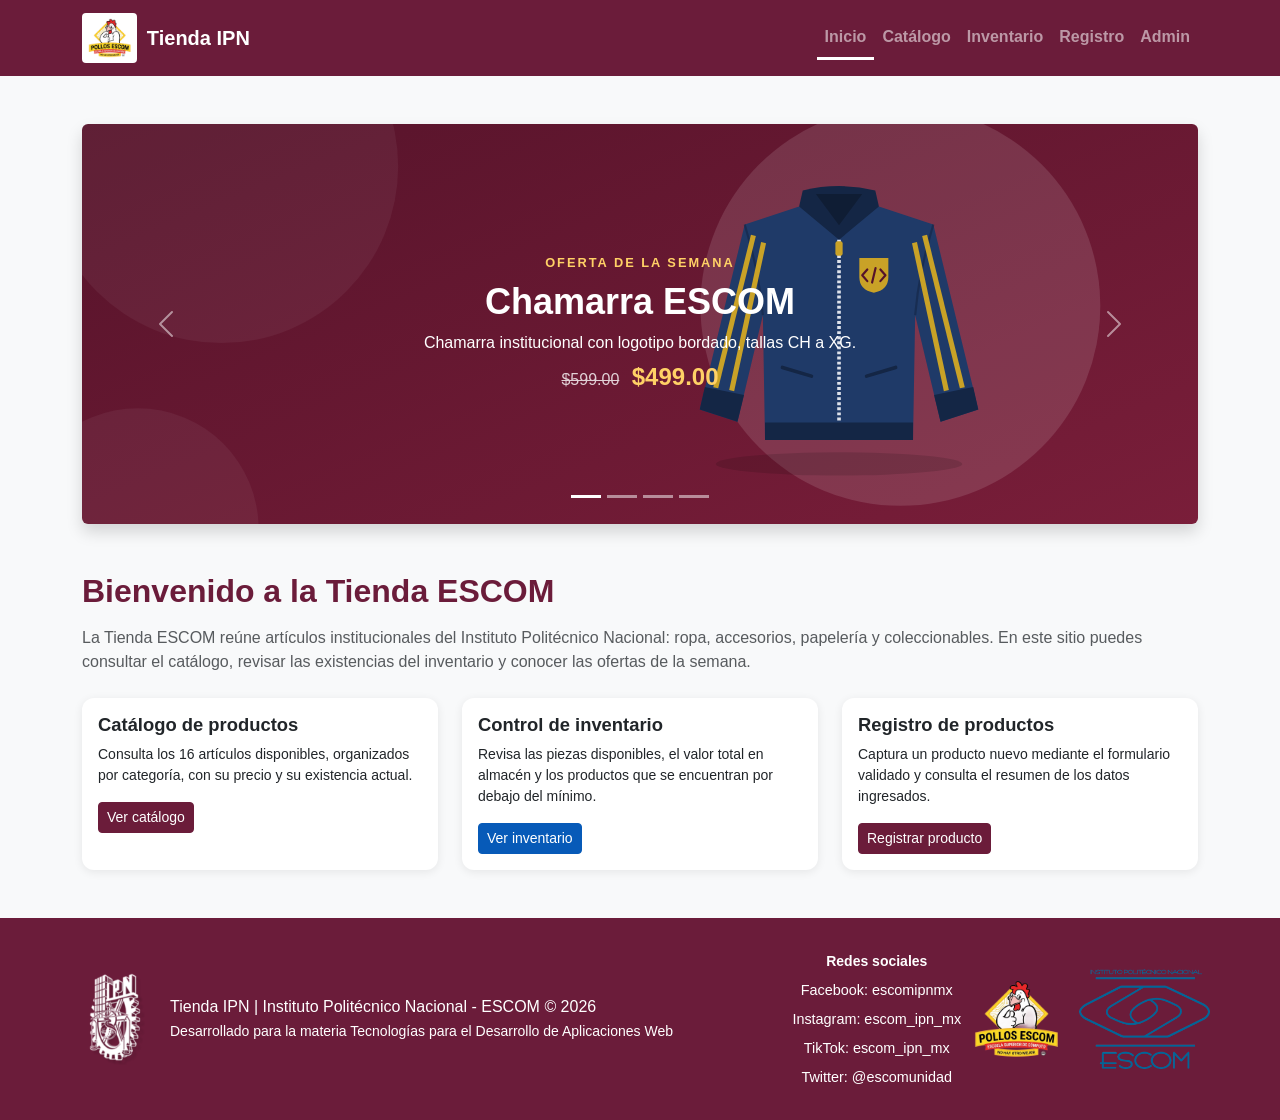
==== index.html @ cd99ac70 "Proyecto web primer commit" ====
<!DOCTYPE html>
<html lang="es">

<head>
    <meta charset="UTF-8">
    <meta name="viewport" content="width=device-width, initial-scale=1.0">
    <meta name="author" content="Equipo 1 - 4CM5">
    <title>Inicio | Tienda IPN </title>

    <link rel="icon" href="img/logos/logo_equipo.png" type="image/png">
    <link rel="stylesheet" href="vendor/bootstrap/css/bootstrap.min.css">
    <link rel="stylesheet" href="css/estilos.css">
</head>

<body>

    <!-- ===================== NAVEGACION ===================== -->
    <nav class="navbar navbar-expand-lg navbar-dark sticky-top">
        <div class="container">
            <a class="navbar-brand d-flex align-items-center" href="index.html">
                <img src="img/logos/logo_equipo.png" alt="Logo del Equipo 1">
                <span class="ms-2 fs-5 fw-bold d-none d-sm-block">Tienda IPN</span>
            </a>
            <button class="navbar-toggler" type="button" data-bs-toggle="collapse" data-bs-target="#navbarNav"
                aria-controls="navbarNav" aria-expanded="false" aria-label="Mostrar u ocultar la navegación">
                <span class="navbar-toggler-icon"></span>
            </button>
            <div class="collapse navbar-collapse justify-content-end" id="navbarNav">
                <ul class="navbar-nav">
                    <li class="nav-item"><a class="nav-link activo" aria-current="page" href="index.html">Inicio</a></li>
                    <li class="nav-item"><a class="nav-link" href="catalogo.html">Catálogo</a></li>
                    <li class="nav-item"><a class="nav-link" href="inventario.html">Inventario</a></li>
                    <li class="nav-item"><a class="nav-link" href="registro.html">Registro</a></li>
                    <li class="nav-item"><a class="nav-link" href="admin.html">Admin</a></li>
                </ul>
            </div>
        </div>
    </nav>

    <!-- ===================== CARRUSEL DE OFERTAS ===================== -->
    <main class="container my-5">
        <h1 class="visually-hidden">Ofertas de la semana de la Tienda ESCOM</h1>

        <div id="carruselOfertas" class="carousel slide shadow rounded overflow-hidden" data-bs-ride="carousel">

            <div class="carousel-indicators">
                <button type="button" data-bs-target="#carruselOfertas" data-bs-slide-to="0" class="active"
                    aria-current="true" aria-label="Oferta 1: Chamarra ESCOM"></button>
                <button type="button" data-bs-target="#carruselOfertas" data-bs-slide-to="1"
                    aria-label="Oferta 2: Sudadera ESCOM"></button>
                <button type="button" data-bs-target="#carruselOfertas" data-bs-slide-to="2"
                    aria-label="Oferta 3: Termo ESCOM"></button>
                <button type="button" data-bs-target="#carruselOfertas" data-bs-slide-to="3"
                    aria-label="Oferta 4: Peluche Burrita Blanca"></button>
            </div>

            <div class="carousel-inner">
                <div class="carousel-item active">
                    <img src="img/productos/oferta-1.svg" class="d-block w-100" alt="Chamarra ESCOM">
                    <div class="carousel-caption">
                        <p class="etiqueta-oferta mb-2">Oferta de la semana</p>
                        <h3>Chamarra ESCOM</h3>
                        <p class="d-none d-sm-block mb-1">Chamarra institucional con logotipo bordado, tallas CH a XG.</p>
                        <p class="mb-0">
                            <span class="precio-anterior">$599.00</span>
                            <span class="precio-oferta">$499.00</span>
                        </p>
                    </div>
                </div>

                <div class="carousel-item">
                    <img src="img/productos/oferta-2.svg" class="d-block w-100" alt="Sudadera con Gorro ESCOM">
                    <div class="carousel-caption">
                        <p class="etiqueta-oferta mb-2">Oferta de la semana</p>
                        <h3>Sudadera con Gorro ESCOM</h3>
                        <p class="d-none d-sm-block mb-1">Tela afelpada con logotipo bordado al frente.</p>
                        <p class="mb-0">
                            <span class="precio-anterior">$399.00</span>
                            <span class="precio-oferta">$329.00</span>
                        </p>
                    </div>
                </div>

                <div class="carousel-item">
                    <img src="img/productos/oferta-3.svg" class="d-block w-100" alt="Termo ESCOM 600 ml">
                    <div class="carousel-caption">
                        <p class="etiqueta-oferta mb-2">Oferta de la semana</p>
                        <h3>Termo ESCOM 600 ml</h3>
                        <p class="d-none d-sm-block mb-1">Acero inoxidable de doble pared, 12 horas de temperatura.</p>
                        <p class="mb-0">
                            <span class="precio-anterior">$179.00</span>
                            <span class="precio-oferta">$149.00</span>
                        </p>
                    </div>
                </div>

                <div class="carousel-item">
                    <img src="img/productos/oferta-4.svg" class="d-block w-100" alt="Peluche Burrita Blanca">
                    <div class="carousel-caption">
                        <p class="etiqueta-oferta mb-2">Oferta de la semana</p>
                        <h3>Peluche Burrita Blanca</h3>
                        <p class="d-none d-sm-block mb-1">La mascota del Politécnico en peluche de 30 cm.</p>
                        <p class="mb-0">
                            <span class="precio-anterior">$169.00</span>
                            <span class="precio-oferta">$139.00</span>
                        </p>
                    </div>
                </div>
            </div>

            <button class="carousel-control-prev" type="button" data-bs-target="#carruselOfertas" data-bs-slide="prev">
                <span class="carousel-control-prev-icon" aria-hidden="true"></span>
                <span class="visually-hidden">Anterior</span>
            </button>
            <button class="carousel-control-next" type="button" data-bs-target="#carruselOfertas" data-bs-slide="next">
                <span class="carousel-control-next-icon" aria-hidden="true"></span>
                <span class="visually-hidden">Siguiente</span>
            </button>
        </div>

        <!-- ===================== INFORMACION DE LA TIENDA ===================== -->
        <section class="seccion-informativa">
            <h2 class="mb-3">Bienvenido a la Tienda ESCOM</h2>
            <p class="text-muted mb-4">
                La Tienda ESCOM reúne artículos institucionales del Instituto Politécnico Nacional:
                ropa, accesorios, papelería y coleccionables. En este sitio puedes consultar el
                catálogo, revisar las existencias del inventario y conocer las ofertas de la semana.
            </p>

            <div class="row g-4">
                <div class="col-12 col-md-4">
                    <article class="card tarjeta-informativa">
                        <div class="card-body">
                            <h3 class="card-title">Catálogo de productos</h3>
                            <p class="card-text small">
                                Consulta los 16 artículos disponibles, organizados por categoría,
                                con su precio y su existencia actual.
                            </p>
                            <a href="catalogo.html" class="btn btn-guinda btn-sm">Ver catálogo</a>
                        </div>
                    </article>
                </div>

                <div class="col-12 col-md-4">
                    <article class="card tarjeta-informativa">
                        <div class="card-body">
                            <h3 class="card-title">Control de inventario</h3>
                            <p class="card-text small">
                                Revisa las piezas disponibles, el valor total en almacén y los
                                productos que se encuentran por debajo del mínimo.
                            </p>
                            <a href="inventario.html" class="btn btn-escom btn-sm">Ver inventario</a>
                        </div>
                    </article>
                </div>

                <div class="col-12 col-md-4">
                    <article class="card tarjeta-informativa">
                        <div class="card-body">
                            <h3 class="card-title">Registro de productos</h3>
                            <p class="card-text small">
                                Captura un producto nuevo mediante el formulario validado y
                                consulta el resumen de los datos ingresados.
                            </p>
                            <a href="registro.html" class="btn btn-guinda btn-sm">Registrar producto</a>
                        </div>
                    </article>
                </div>
            </div>
        </section>
    </main>

    <!-- ===================== PIE DE PAGINA ===================== -->
    <footer>
        <div class="container contenedor-footer">
            <img src="img/logos/logo_ipn.png" alt="Logo del Instituto Politécnico Nacional" class="imagen-footer">

            <div class="contenedor-central-footer">
                <div class="bloque-texto">
                    <p class="mb-0">Tienda IPN | Instituto Politécnico Nacional - ESCOM &copy; 2026</p>
                    <small>Desarrollado para la materia Tecnologías para el Desarrollo de Aplicaciones Web</small>
                </div>
                <div class="bloque-redes">
                    <small class="fw-bold">Redes sociales</small>
                    <ul class="list-unstyled mb-0 lista-redes-footer">
                        <li><a href="https://www.facebook.com/share/1BSBQNFr3F/" class="footer-link"
                                target="_blank" rel="noopener noreferrer">Facebook: escomipnmx</a></li>
                        <li><a href="https://www.instagram.com/escom_ipn_mx" class="footer-link" target="_blank"
                                rel="noopener noreferrer">Instagram: escom_ipn_mx</a></li>
                        <li><a href="https://www.tiktok.com/@escom_ipn_mx" class="footer-link" target="_blank"
                                rel="noopener noreferrer">TikTok: escom_ipn_mx</a></li>
                        <li><a href="https://x.com/escomunidad/" class="footer-link" target="_blank"
                                rel="noopener noreferrer">Twitter: @escomunidad</a></li>
                    </ul>
                </div>
            </div>

            <div class="d-flex align-items-center gap-2">
                <img src="img/logos/logo_equipo.png" alt="Logo del equipo" class="imagen-footer">
                <img src="img/logos/logo_escom.png" alt="Logo ESCOM" class="imagen-footer logo-escom-footer">
            </div>
        </div>
    </footer>

    <script src="vendor/bootstrap/js/bootstrap.bundle.min.js"></script>
</body>

</html>
---- css/estilos.css ----
/* ---------- 1. Base de la pagina ---------- */

* {
    box-sizing: border-box;
}

body {
    background-color: #f8f9fa;
    min-height: 100vh;
    display: flex;
    flex-direction: column;
    font-family: "Segoe UI", Tahoma, Geneva, Verdana, sans-serif;
    color: #343a40;
}

main {
    flex: 1;
}

h1,
h2,
h3,
h4 {
    font-weight: 700;
    color: #6b1c3a;
}

a {
    color: #075ab8;
}

a:hover {
    color: #0a6fdc;
}

/* ---------- 2. Barra de navegacion ---------- */

.navbar {
    background-color: #6b1c3a;
}

.navbar-brand img {
    height: 50px;
    width: auto;
    margin-right: 2px;
    border-radius: 4px;
    background-color: #ffffff;
    padding: 2px;
}

.navbar .nav-link {
    font-weight: 600;
}

.navbar .nav-link.activo {
    border-bottom: 3px solid #ffffff;
}

/* ---------- 3. Pie de pagina ---------- */

footer {
    background-color: #6b1c3a;
    color: #ffffff;
    text-align: center;
    padding: 1rem 0;
    margin-top: auto;
}

footer a {
    color: #ffffff;
}

.contenedor-footer {
    display: flex;
    justify-content: space-between;
    align-items: center;
    flex-wrap: wrap;
    padding: 15px 0;
}

.imagen-footer {
    max-height: 100px;
    width: auto;
    border-radius: 6px;
    padding: 4px;
}

/* El logotipo de ESCOM es blanco: se muestra sin caja para que se vea sobre el guinda */
.imagen-footer.logo-escom-footer {
    background-color: transparent;
    padding: 0;
    max-height: 100px;
}

.texto-central {
    text-align: center;
}

.contenedor-central-footer {
    flex: 1;
    max-width: 70%;
    display: flex;
    flex-direction: row;
    justify-content: space-between;
    align-items: center;
    text-align: center;
    gap: 15px;
}

.bloque-texto {
    text-align: left;
}

.bloque-redes {
    text-align: center;
}

.lista-redes-footer {
    display: flex;
    flex-direction: column;
    align-items: center;
    gap: 5px;
    margin-top: 5px;
}

.footer-link {
    color: inherit;
    text-decoration: none;
    font-size: 0.9rem;
}

.footer-link:hover {
    text-decoration: underline;
}

/* ---------- 4. Carrusel de ofertas ---------- */

.carousel-item {
    height: 400px;
    background-color: #6b1c3a;
}

.carousel-item:nth-child(even) {
    background-color: #075ab8;
}

/* La ilustracion de la oferta ocupa todo el espacio sin deformarse */
.carousel-item img {
    width: 100%;
    height: 100%;
    object-fit: cover;
}

.carousel-caption {
    position: absolute;
    top: 0;
    right: 0;
    bottom: 0;
    left: 0;
    display: flex;
    flex-direction: column;
    justify-content: center;
    align-items: center;
    background-color: transparent;
    padding: 24px;
    text-align: center;
}

.carousel-caption h3 {
    color: #ffffff;
    font-size: 2.25rem;
}

.etiqueta-oferta {
    text-transform: uppercase;
    letter-spacing: 2px;
    font-size: 0.8rem;
    font-weight: 700;
    color: #ffd166;
}

.precio-anterior {
    text-decoration: line-through;
    opacity: 0.8;
    margin-right: 8px;
}

.precio-oferta {
    font-size: 1.5rem;
    font-weight: 700;
    color: #ffd166;
}

/* ---------- 5. Encabezado de pagina ---------- */

.encabezado-pagina {
    background-color: #6b1c3a;
    color: #ffffff;
    padding: 30px 0;
    margin-bottom: 30px;
}

.encabezado-pagina h1,
.encabezado-pagina p {
    color: #ffffff;
    margin-bottom: 0;
}

/* ---------- 6. Tarjetas de indicadores y de producto ---------- */

.tarjeta-indicador {
    border: none;
    border-radius: 12px;
    box-shadow: 0 2px 10px rgba(0, 0, 0, 0.08);
    height: 100%;
    text-align: center;
}

.tarjeta-indicador .valor-indicador {
    font-size: 2rem;
    font-weight: 700;
    color: #6b1c3a;
    line-height: 1.1;
}

.tarjeta-indicador.acento-azul .valor-indicador {
    color: #075ab8;
}

.tarjeta-indicador.acento-dorado .valor-indicador {
    color: #b8860b;
}

.tarjeta-indicador.acento-roja .valor-indicador {
    color: #b02a37;
}

.tarjeta-indicador .etiqueta-indicador {
    font-size: 0.9rem;
    text-transform: uppercase;
    letter-spacing: 0.6px;
    color: #6c757d;
}

.tarjeta-producto {
    border: none;
    border-radius: 12px;
    box-shadow: 0 2px 10px rgba(0, 0, 0, 0.08);
    height: 100%;
    transition: transform 0.2s ease, box-shadow 0.2s ease;
}

.tarjeta-producto:hover {
    transform: translateY(-4px);
    box-shadow: 0 6px 18px rgba(0, 0, 0, 0.15);
}

/* La ilustracion del producto se limita en alto y se centra dentro de la tarjeta */
.tarjeta-producto .card-img-top {
    width: 100%;
    height: 190px;
    padding: 8px;
    object-fit: contain;
    background-color: #e8eef7;
    border-bottom: 1px solid #dce3ee;
}

.precio-producto {
    font-size: 1.3rem;
    font-weight: 700;
    color: #6b1c3a;
}

.codigo-producto {
    font-family: "Consolas", "Courier New", monospace;
    font-size: 0.85rem;
    color: #6c757d;
}

/* ---------- 7. Botones con la identidad del proyecto ---------- */

.btn-guinda {
    background-color: #6b1c3a;
    border-color: #6b1c3a;
    color: #ffffff;
}

.btn-guinda:hover,
.btn-guinda:focus {
    background-color: #8a2649;
    border-color: #8a2649;
    color: #ffffff;
}

.btn-escom {
    background-color: #075ab8;
    border-color: #075ab8;
    color: #ffffff;
}

.btn-escom:hover,
.btn-escom:focus {
    background-color: #0a6fdc;
    border-color: #0a6fdc;
    color: #ffffff;
}

/* ---------- 8. Tablas de inventario ---------- */

.tabla-inventario thead {
    background-color: #6b1c3a;
    color: #ffffff;
}

.tabla-inventario th,
.tabla-inventario td {
    vertical-align: middle;
}

.fila-existencia-baja {
    background-color: #fff4f4;
}

/* ---------- 9. Formularios y mensajes de validacion ---------- */

.panel-formulario {
    background-color: #ffffff;
    border-radius: 12px;
    box-shadow: 0 2px 10px rgba(0, 0, 0, 0.08);
    padding: 28px;
}

.panel-formulario .card-header {
    background-color: #6b1c3a;
    color: #ffffff;
}

.form-label {
    font-weight: 600;
}

.obligatorio {
    color: #b02a37;
    font-weight: 700;
}

.mensaje-error {
    display: none;
    color: #b02a37;
    font-size: 0.875rem;
    margin-top: 4px;
}

.mensaje-error.visible {
    display: block;
}

.campo-invalido {
    border-color: #b02a37;
    background-color: #fff6f6;
}

.campo-valido {
    border-color: #198754;
}

#resumenDatos {
    display: none;
}

#resumenDatos.visible {
    display: block;
}

#resumenAcceso {
    display: none;
}

#resumenAcceso.visible {
    display: block;
}

/* ---------- 10. Informacion de la pagina de inicio ---------- */

.seccion-informativa {
    margin-top: 48px;
}

.tarjeta-informativa {
    border: none;
    border-radius: 12px;
    box-shadow: 0 2px 10px rgba(0, 0, 0, 0.08);
    height: 100%;
}

.tarjeta-informativa .card-title {
    font-size: 1.15rem;
}

/* ---------- 11. Ajustes responsivos ---------- */

/* Moviles y tabletas: el pie se apila, el carrusel baja de alto y las tablas se convierten en fichas */
@media (max-width: 768px) {
    .contenedor-footer {
        flex-direction: column;
        gap: 15px;
    }

    .contenedor-central-footer {
        max-width: 100%;
        flex-direction: column;
    }

    .bloque-texto {
        text-align: center;
    }

    .carousel-item {
        height: 260px;
    }

    .carousel-caption {
        padding: 12px;
    }

    .carousel-caption h3 {
        font-size: 1.4rem;
    }

    .carousel-caption p {
        font-size: 0.9rem;
        margin-bottom: 0;
    }

    .precio-oferta {
        font-size: 1.1rem;
    }

    .encabezado-pagina {
        padding: 20px 0;
        margin-bottom: 20px;
    }

    .panel-formulario {
        padding: 18px;
    }

    .tarjeta-indicador .valor-indicador {
        font-size: 1.6rem;
    }

    .tarjeta-producto .card-img-top {
        height: 160px;
    }

    .tabla-inventario thead {
        display: none;
    }

    .tabla-inventario,
    .tabla-inventario tbody,
    .tabla-inventario tfoot,
    .tabla-inventario tr,
    .tabla-inventario th,
    .tabla-inventario td {
        display: block;
        width: 100%;
    }

    .tabla-inventario tbody tr {
        border: 1px solid #dee2e6;
        border-radius: 8px;
        padding: 8px 12px;
        margin-bottom: 12px;
        background-color: #ffffff;
    }

    .tabla-inventario tbody tr:last-child {
        margin-bottom: 0;
    }

    .tabla-inventario tbody tr.fila-existencia-baja {
        background-color: #fff4f4;
    }

    .tabla-inventario tbody tr > * {
        display: flex;
        justify-content: space-between;
        align-items: center;
        gap: 12px;
        padding: 6px 0;
        border: none;
        text-align: right;
        background-color: transparent !important;
        box-shadow: none !important;
    }

    .tabla-inventario tbody tr > *::before {
        font-weight: 600;
        color: #6b1c3a;
        text-align: left;
    }

    .tabla-inventario tbody tr > :nth-child(1)::before {
        content: "Código";
    }

    .tabla-inventario tbody tr > :nth-child(2)::before {
        content: "Producto";
    }

    .tabla-inventario tbody tr > :nth-child(3)::before {
        content: "Categoría";
    }

    .tabla-inventario tbody tr > :nth-child(4)::before {
        content: "Precio";
    }

    .tabla-inventario tbody tr > :nth-child(5)::before {
        content: "Existencias";
    }

    .tabla-inventario tbody tr > :nth-child(6)::before {
        content: "Valor en almacén";
    }

    .tabla-inventario tbody tr > :nth-child(7)::before {
        content: "Estado";
    }

    /* La segunda tabla tiene columnas distintas */
    .tabla-inventario.tabla-existencias tbody tr > :nth-child(4)::before {
        content: "Existencias";
    }

    .tabla-inventario.tabla-existencias tbody tr > :nth-child(5)::before {
        content: "Mínimo";
    }

    .tabla-inventario.tabla-existencias tbody tr > :nth-child(6)::before {
        content: "Faltante";
    }

    .tabla-inventario.tabla-existencias tbody tr > :nth-child(7)::before {
        content: "Prioridad";
    }

    .tabla-inventario tfoot tr {
        display: flex;
        flex-direction: column;
        align-items: center;
        gap: 4px;
        border: 1px solid #dee2e6;
        border-radius: 8px;
        padding: 10px 12px;
        background-color: #ffffff;
    }

    .tabla-inventario tfoot td {
        text-align: center !important;
    }

    .tabla-inventario tfoot td:empty {
        display: none;
    }
}

/* Tabletas horizontales: el carrusel gana altura */
@media (min-width: 769px) and (max-width: 992px) {
    .carousel-item {
        height: 320px;
    }
}
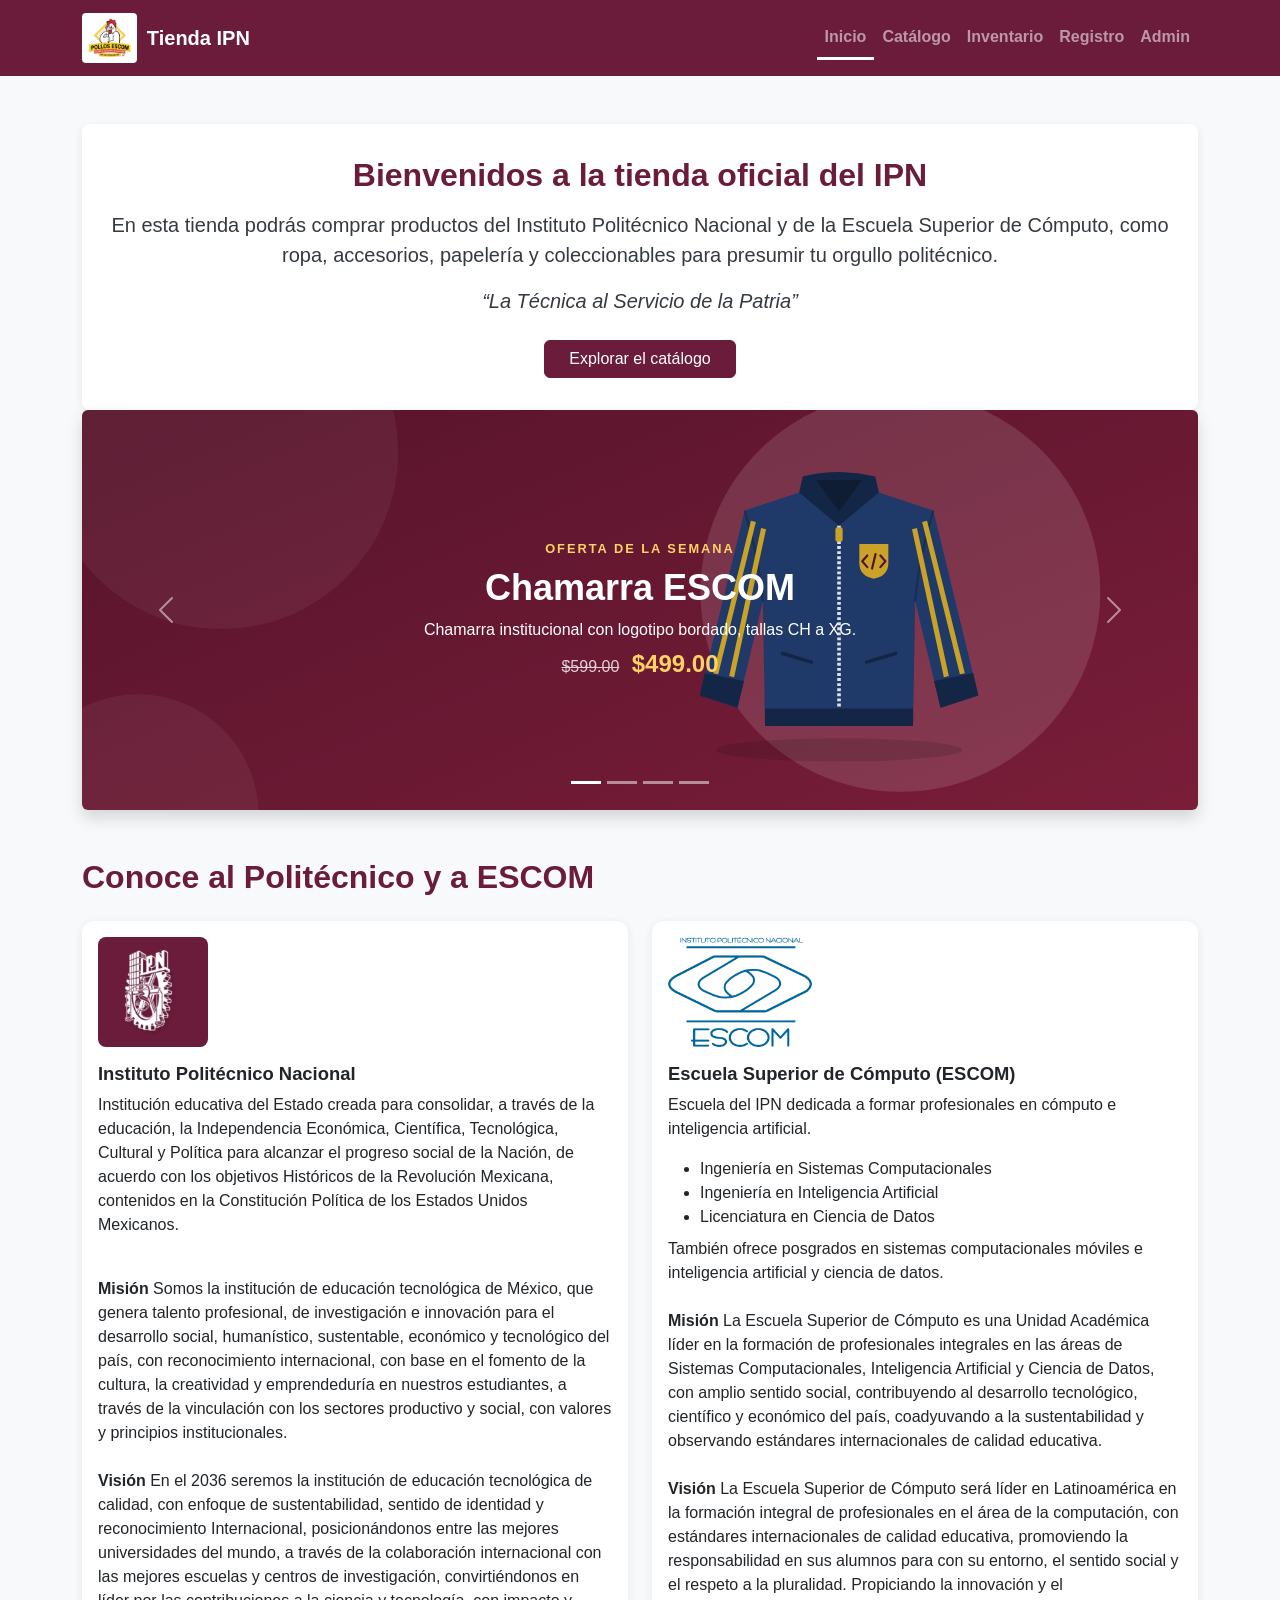
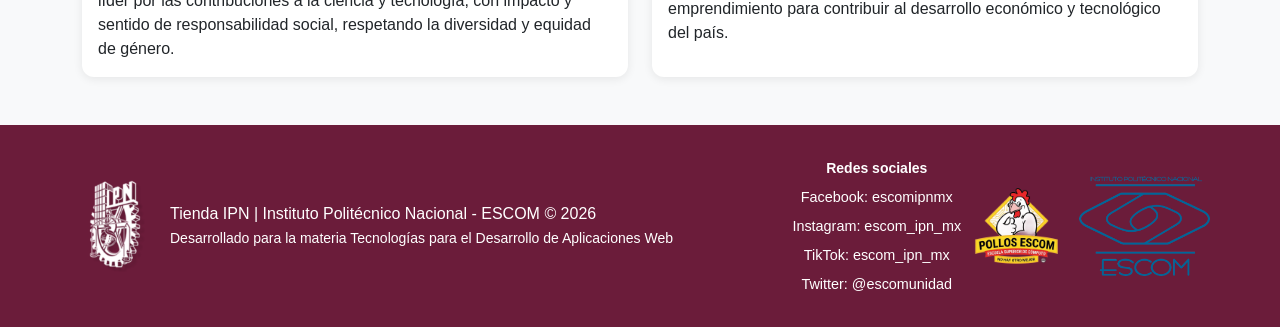
==== commit 62eb8121: "Cambios para la entrega No.1" ====
--- a/index.html
+++ b/index.html
@@ -14,7 +14,6 @@
 
 <body>
 
-    <!-- ===================== NAVEGACION ===================== -->
     <nav class="navbar navbar-expand-lg navbar-dark sticky-top">
         <div class="container">
             <a class="navbar-brand d-flex align-items-center" href="index.html">
@@ -37,9 +36,20 @@
         </div>
     </nav>
 
-    <!-- ===================== CARRUSEL DE OFERTAS ===================== -->
+    
     <main class="container my-5">
-        <h1 class="visually-hidden">Ofertas de la semana de la Tienda ESCOM</h1>
+
+        <section class="seccion-institucional text-center" aria-labelledby="titulo-bienvenida">
+            <h2 id="titulo-bienvenida" class="mb-3">Bienvenidos a la tienda oficial del IPN</h2>
+            <p class="lead mb-3">
+                En esta tienda podrás comprar productos del Instituto Politécnico Nacional y de la
+                Escuela Superior de Cómputo, como ropa, accesorios, papelería y coleccionables para
+                presumir tu orgullo politécnico.
+            </p>
+            <p class="fst-italic fs-5 mb-4">“La Técnica al Servicio de la Patria”</p>
+            <a href="catalogo.html" class="btn btn-guinda px-4">Explorar el catálogo</a>
+        </section>
+
 
         <div id="carruselOfertas" class="carousel slide shadow rounded overflow-hidden" data-bs-ride="carousel">
 
@@ -118,59 +128,57 @@
             </button>
         </div>
 
-        <!-- ===================== INFORMACION DE LA TIENDA ===================== -->
-        <section class="seccion-informativa">
-            <h2 class="mb-3">Bienvenido a la Tienda ESCOM</h2>
-            <p class="text-muted mb-4">
-                La Tienda ESCOM reúne artículos institucionales del Instituto Politécnico Nacional:
-                ropa, accesorios, papelería y coleccionables. En este sitio puedes consultar el
-                catálogo, revisar las existencias del inventario y conocer las ofertas de la semana.
-            </p>
+
+
+        <section class="mt-5" aria-labelledby="titulo-institucional">
+            <h2 id="titulo-institucional" class="mb-4">Conoce al Politécnico y a ESCOM</h2>
 
             <div class="row g-4">
-                <div class="col-12 col-md-4">
-                    <article class="card tarjeta-informativa">
+                <div class="col-12 col-lg-6">
+                    <article class="card tarjeta-informativa h-100">
                         <div class="card-body">
-                            <h3 class="card-title">Catálogo de productos</h3>
-                            <p class="card-text small">
-                                Consulta los 16 artículos disponibles, organizados por categoría,
-                                con su precio y su existencia actual.
+                            <img src="img/logos/logo_ipn.png" alt="Logo del Instituto Politécnico Nacional"
+                                class="logo-institucional logo-sobre-guinda mb-3">
+                            <h3 class="card-title">Instituto Politécnico Nacional</h3>
+                            <p class="card-text">
+                            Institución educativa del Estado creada para consolidar, a través de la educación, la Independencia Económica, Científica, Tecnológica, Cultural y Política para alcanzar el progreso social de la Nación, de acuerdo con los objetivos Históricos de la Revolución Mexicana, contenidos en la Constitución Política de los Estados Unidos Mexicanos.
+                            </p><br>
+                            <p class="card-text mb-0">
+                                <strong>Misión</strong> Somos la institución de educación tecnológica de México, que genera talento profesional, de investigación e innovación para el desarrollo social, humanístico, sustentable, económico y tecnológico del país, con reconocimiento internacional, con base en el fomento de la cultura, la creatividad y emprendeduría en nuestros estudiantes, a través de la vinculación con los sectores productivo y social, con valores y principios institucionales.<br><br>
+                                <strong>Visión</strong> En el 2036 seremos la institución de educación tecnológica de calidad, con enfoque de sustentabilidad, sentido de identidad y reconocimiento Internacional, posicionándonos entre las mejores universidades del mundo, a través de la colaboración internacional con las mejores escuelas y centros de investigación, convirtiéndonos en líder por las contribuciones a la ciencia y tecnología, con impacto y sentido de responsabilidad social, respetando la diversidad y equidad de género.
                             </p>
-                            <a href="catalogo.html" class="btn btn-guinda btn-sm">Ver catálogo</a>
                         </div>
                     </article>
                 </div>
 
-                <div class="col-12 col-md-4">
-                    <article class="card tarjeta-informativa">
+                <div class="col-12 col-lg-6">
+                    <article class="card tarjeta-informativa h-100">
                         <div class="card-body">
-                            <h3 class="card-title">Control de inventario</h3>
-                            <p class="card-text small">
-                                Revisa las piezas disponibles, el valor total en almacén y los
-                                productos que se encuentran por debajo del mínimo.
+                            <img src="img/logos/logo_escom.png" alt="Logo de la Escuela Superior de Cómputo"
+                                class="logo-institucional mb-3">
+                            <h3 class="card-title">Escuela Superior de Cómputo (ESCOM)</h3>
+                            <p class="card-text">
+                                Escuela del IPN dedicada a formar profesionales en cómputo e inteligencia artificial.
                             </p>
-                            <a href="inventario.html" class="btn btn-escom btn-sm">Ver inventario</a>
+                            <ul class="mb-2">
+                                <li>Ingeniería en Sistemas Computacionales</li>
+                                <li>Ingeniería en Inteligencia Artificial</li>
+                                <li>Licenciatura en Ciencia de Datos</li>
+                            </ul>
+                            <p class="card-text mb-0">
+                                También ofrece posgrados en sistemas computacionales móviles e inteligencia artificial y
+                                ciencia de datos.<br><br>
+                            <strong>Misión</strong> La Escuela Superior de Cómputo es una Unidad Académica líder en la formación de profesionales integrales en las áreas de Sistemas Computacionales, Inteligencia Artificial y Ciencia de Datos, con amplio sentido social, contribuyendo al desarrollo tecnológico, científico y económico del país, coadyuvando a la sustentabilidad y observando estándares internacionales de calidad educativa.<br><br>
+                            <strong>Visión</strong> La Escuela Superior de Cómputo será líder en Latinoamérica en la formación integral de profesionales en el área de la computación, con estándares internacionales de calidad educativa, promoviendo la responsabilidad en sus alumnos para con su entorno, el sentido social y el respeto a la pluralidad. Propiciando la innovación    y el emprendimiento para contribuir al desarrollo económico y tecnológico del país.
+                            </p>
                         </div>
                     </article>
                 </div>
-
-                <div class="col-12 col-md-4">
-                    <article class="card tarjeta-informativa">
-                        <div class="card-body">
-                            <h3 class="card-title">Registro de productos</h3>
-                            <p class="card-text small">
-                                Captura un producto nuevo mediante el formulario validado y
-                                consulta el resumen de los datos ingresados.
-                            </p>
-                            <a href="registro.html" class="btn btn-guinda btn-sm">Registrar producto</a>
-                        </div>
-                    </article>
-                </div>
             </div>
         </section>
+
     </main>
 
-    <!-- ===================== PIE DE PAGINA ===================== -->
     <footer>
         <div class="container contenedor-footer">
             <img src="img/logos/logo_ipn.png" alt="Logo del Instituto Politécnico Nacional" class="imagen-footer">
--- a/css/estilos.css
+++ b/css/estilos.css
@@ -1,4 +1,4 @@
-/* ---------- 1. Base de la pagina ---------- */
+/* ---------- Base de la pagina ---------- */
 
 * {
     box-sizing: border-box;
@@ -33,7 +33,7 @@
     color: #0a6fdc;
 }
 
-/* ---------- 2. Barra de navegacion ---------- */
+/* ---------- Barra de navegacion ---------- */
 
 .navbar {
     background-color: #6b1c3a;
@@ -56,7 +56,7 @@
     border-bottom: 3px solid #ffffff;
 }
 
-/* ---------- 3. Pie de pagina ---------- */
+/* ---------- Pie de pagina ---------- */
 
 footer {
     background-color: #6b1c3a;
@@ -85,15 +85,10 @@
     padding: 4px;
 }
 
-/* El logotipo de ESCOM es blanco: se muestra sin caja para que se vea sobre el guinda */
 .imagen-footer.logo-escom-footer {
     background-color: transparent;
     padding: 0;
     max-height: 100px;
-}
-
-.texto-central {
-    text-align: center;
 }
 
 .contenedor-central-footer {
@@ -133,7 +128,7 @@
     text-decoration: underline;
 }
 
-/* ---------- 4. Carrusel de ofertas ---------- */
+/* ---------- Carrusel de ofertas ---------- */
 
 .carousel-item {
     height: 400px;
@@ -144,7 +139,6 @@
     background-color: #075ab8;
 }
 
-/* La ilustracion de la oferta ocupa todo el espacio sin deformarse */
 .carousel-item img {
     width: 100%;
     height: 100%;
@@ -206,7 +200,7 @@
     margin-bottom: 0;
 }
 
-/* ---------- 6. Tarjetas de indicadores y de producto ---------- */
+/* ---------- Tarjetas de indicadores y de producto ---------- */
 
 .tarjeta-indicador {
     border: none;
@@ -255,7 +249,6 @@
     box-shadow: 0 6px 18px rgba(0, 0, 0, 0.15);
 }
 
-/* La ilustracion del producto se limita en alto y se centra dentro de la tarjeta */
 .tarjeta-producto .card-img-top {
     width: 100%;
     height: 190px;
@@ -277,7 +270,7 @@
     color: #6c757d;
 }
 
-/* ---------- 7. Botones con la identidad del proyecto ---------- */
+/* ---------- Botones con la identidad del proyecto ---------- */
 
 .btn-guinda {
     background-color: #6b1c3a;
@@ -292,20 +285,31 @@
     color: #ffffff;
 }
 
-.btn-escom {
-    background-color: #075ab8;
-    border-color: #075ab8;
-    color: #ffffff;
-}
-
-.btn-escom:hover,
-.btn-escom:focus {
-    background-color: #0a6fdc;
-    border-color: #0a6fdc;
-    color: #ffffff;
-}
-
-/* ---------- 8. Tablas de inventario ---------- */
+/* ---------- Seccion institucional ---------- */
+
+.seccion-institucional {
+    padding: 2rem 1.5rem;
+    background-color: #ffffff;
+    border-radius: 0.5rem;
+    box-shadow: 0 2px 8px rgba(0, 0, 0, 0.08);
+}
+
+.logo-institucional {
+    height: 110px;
+    width: auto;
+    max-width: 100%;
+    object-fit: contain;
+}
+
+.logo-sobre-guinda {
+    background-color: #6b1c3a;
+    border-radius: 0.5rem;
+    padding: 0.75rem;
+    height: 110px;
+}
+
+
+/* ---------- Tablas de inventario ---------- */
 
 .tabla-inventario thead {
     background-color: #6b1c3a;
@@ -321,7 +325,7 @@
     background-color: #fff4f4;
 }
 
-/* ---------- 9. Formularios y mensajes de validacion ---------- */
+/* ---------- Formularios y mensajes de validacion ---------- */
 
 .panel-formulario {
     background-color: #ffffff;
@@ -330,11 +334,6 @@
     padding: 28px;
 }
 
-.panel-formulario .card-header {
-    background-color: #6b1c3a;
-    color: #ffffff;
-}
-
 .form-label {
     font-weight: 600;
 }
@@ -364,27 +363,7 @@
     border-color: #198754;
 }
 
-#resumenDatos {
-    display: none;
-}
-
-#resumenDatos.visible {
-    display: block;
-}
-
-#resumenAcceso {
-    display: none;
-}
-
-#resumenAcceso.visible {
-    display: block;
-}
-
-/* ---------- 10. Informacion de la pagina de inicio ---------- */
-
-.seccion-informativa {
-    margin-top: 48px;
-}
+/* ---------- Informacion de la pagina de inicio ---------- */
 
 .tarjeta-informativa {
     border: none;
@@ -397,7 +376,7 @@
     font-size: 1.15rem;
 }
 
-/* ---------- 11. Ajustes responsivos ---------- */
+/* ---------- Ajustes responsivos ---------- */
 
 /* Moviles y tabletas: el pie se apila, el carrusel baja de alto y las tablas se convierten en fichas */
 @media (max-width: 768px) {
@@ -529,7 +508,6 @@
         content: "Estado";
     }
 
-    /* La segunda tabla tiene columnas distintas */
     .tabla-inventario.tabla-existencias tbody tr > :nth-child(4)::before {
         content: "Existencias";
     }
@@ -566,9 +544,9 @@
     }
 }
 
-/* Tabletas horizontales: el carrusel gana altura */
 @media (min-width: 769px) and (max-width: 992px) {
     .carousel-item {
         height: 320px;
     }
 }
+
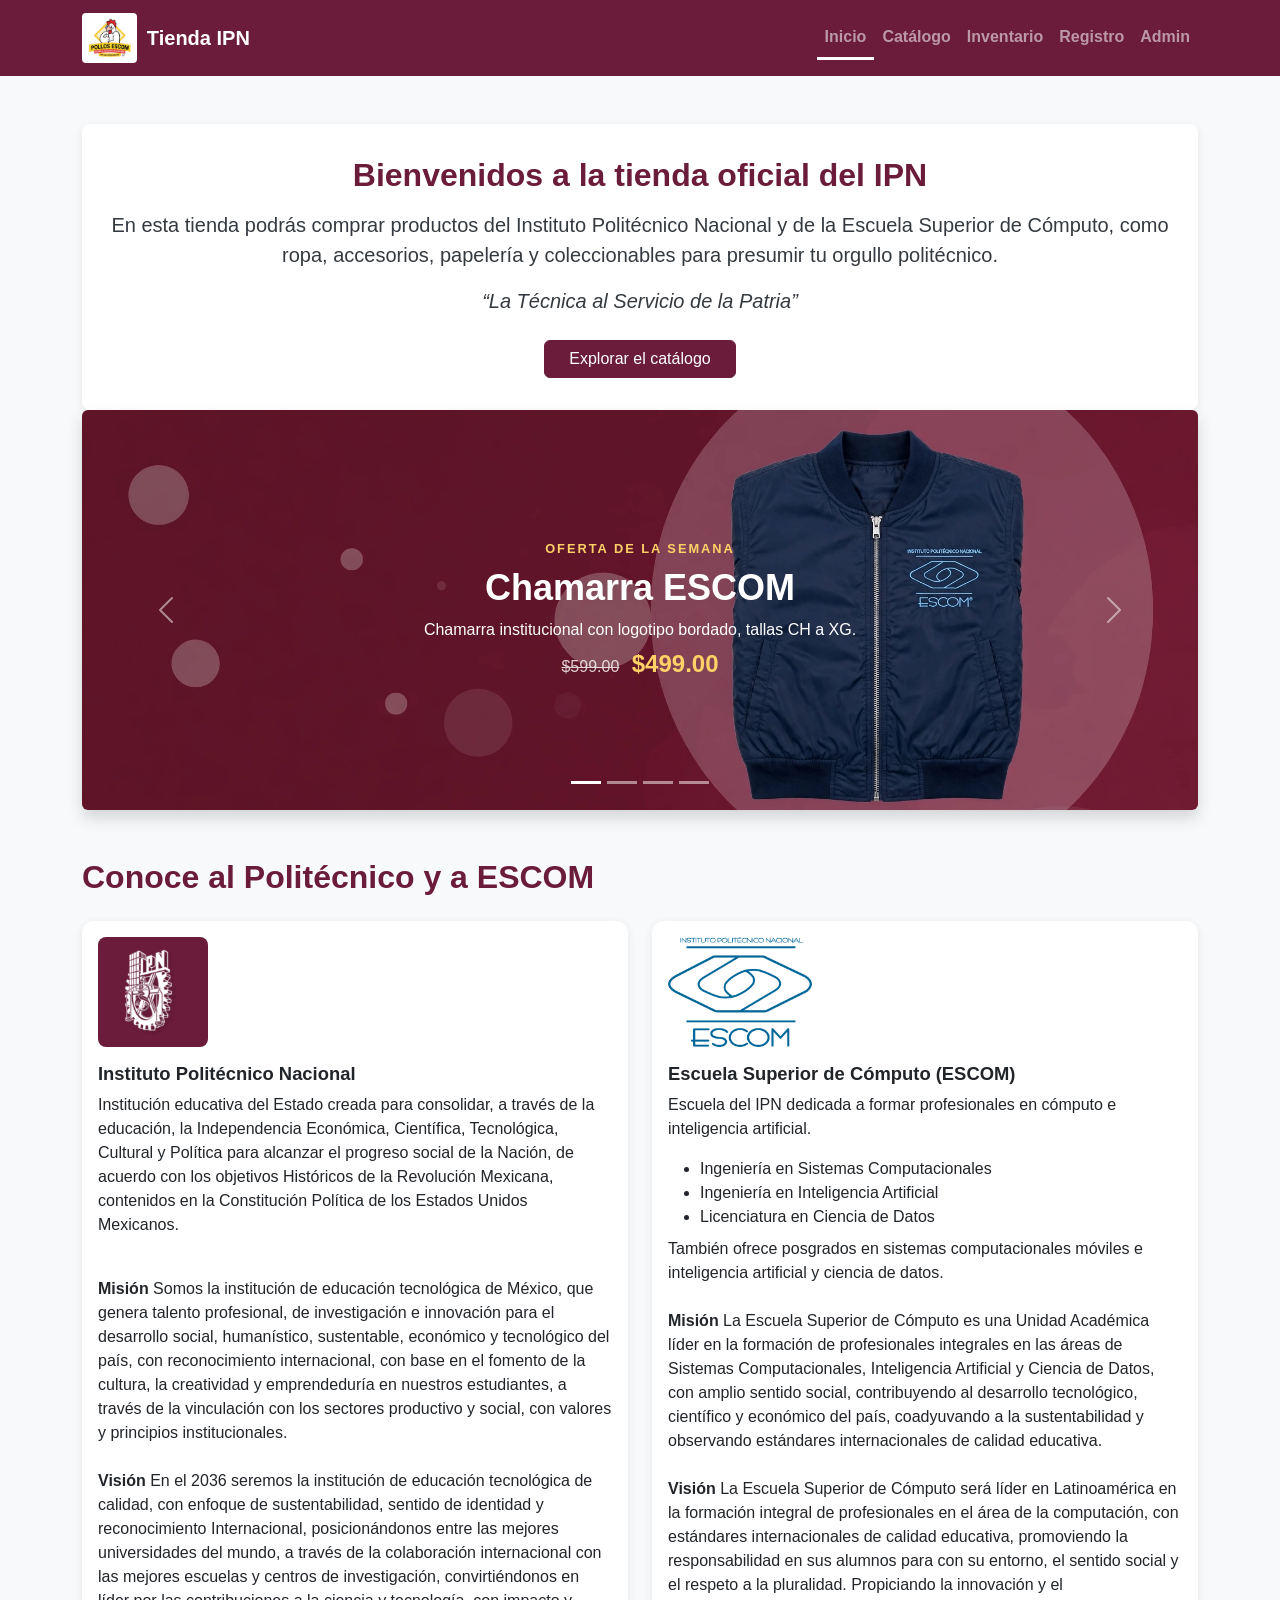
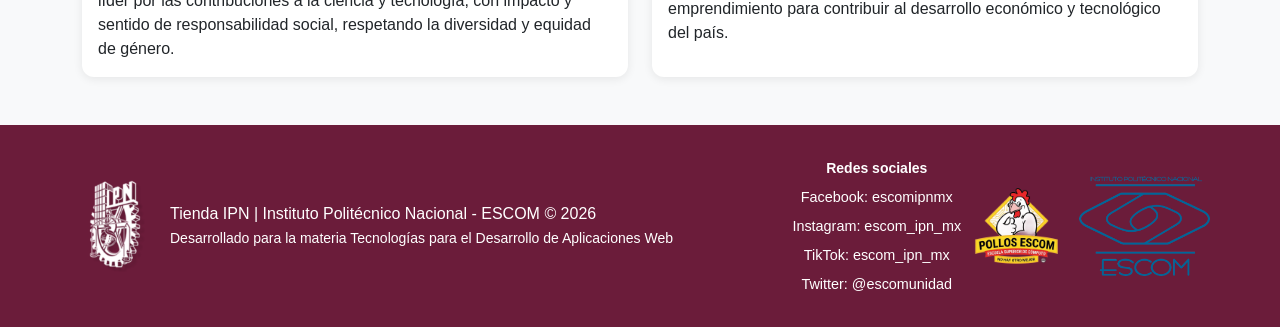
==== commit 30c9acb5: "Ultimos cambios antes de la entrega No.1" ====
--- a/index.html
+++ b/index.html
@@ -66,7 +66,7 @@
 
             <div class="carousel-inner">
                 <div class="carousel-item active">
-                    <img src="img/productos/oferta-1.svg" class="d-block w-100" alt="Chamarra ESCOM">
+                    <img src="img/productos/oferta-1.jpg" class="d-block w-100" alt="Chamarra ESCOM">
                     <div class="carousel-caption">
                         <p class="etiqueta-oferta mb-2">Oferta de la semana</p>
                         <h3>Chamarra ESCOM</h3>
@@ -79,7 +79,7 @@
                 </div>
 
                 <div class="carousel-item">
-                    <img src="img/productos/oferta-2.svg" class="d-block w-100" alt="Sudadera con Gorro ESCOM">
+                    <img src="img/productos/oferta-2.WEBP" class="d-block w-100" alt="Sudadera con Gorro ESCOM">
                     <div class="carousel-caption">
                         <p class="etiqueta-oferta mb-2">Oferta de la semana</p>
                         <h3>Sudadera con Gorro ESCOM</h3>
@@ -92,7 +92,7 @@
                 </div>
 
                 <div class="carousel-item">
-                    <img src="img/productos/oferta-3.svg" class="d-block w-100" alt="Termo ESCOM 600 ml">
+                    <img src="img/productos/oferta-3.WEBP" class="d-block w-100" alt="Termo ESCOM 600 ml">
                     <div class="carousel-caption">
                         <p class="etiqueta-oferta mb-2">Oferta de la semana</p>
                         <h3>Termo ESCOM 600 ml</h3>
@@ -105,7 +105,7 @@
                 </div>
 
                 <div class="carousel-item">
-                    <img src="img/productos/oferta-4.svg" class="d-block w-100" alt="Peluche Burrita Blanca">
+                    <img src="img/productos/oferta-4.jpg" class="d-block w-100" alt="Peluche Burrita Blanca">
                     <div class="carousel-caption">
                         <p class="etiqueta-oferta mb-2">Oferta de la semana</p>
                         <h3>Peluche Burrita Blanca</h3>
--- a/css/estilos.css
+++ b/css/estilos.css
@@ -363,6 +363,16 @@
     border-color: #198754;
 }
 
+#resumenDatos,
+#resumenAcceso {
+    display: none;
+}
+
+#resumenDatos.visible,
+#resumenAcceso.visible {
+    display: block;
+}
+
 /* ---------- Informacion de la pagina de inicio ---------- */
 
 .tarjeta-informativa {
@@ -378,7 +388,6 @@
 
 /* ---------- Ajustes responsivos ---------- */
 
-/* Moviles y tabletas: el pie se apila, el carrusel baja de alto y las tablas se convierten en fichas */
 @media (max-width: 768px) {
     .contenedor-footer {
         flex-direction: column;
@@ -548,5 +557,4 @@
     .carousel-item {
         height: 320px;
     }
-}
-
+}
